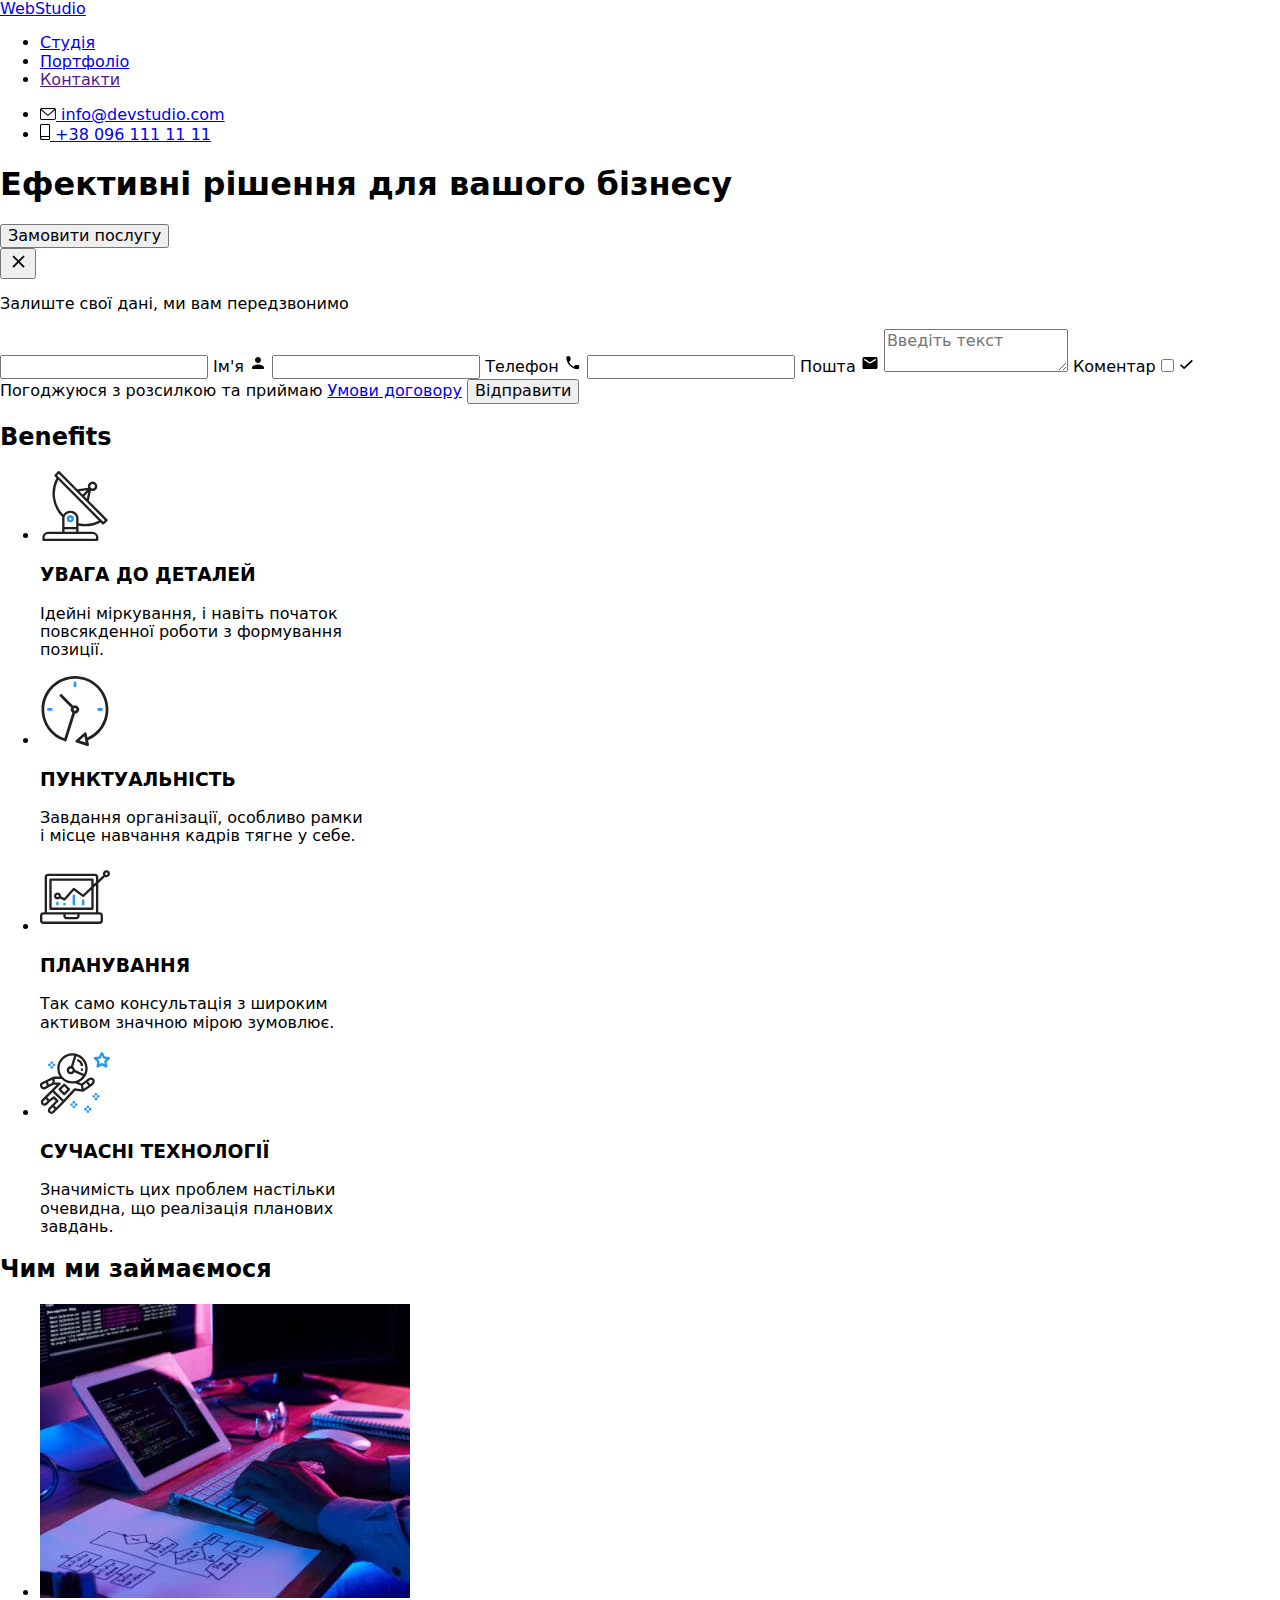
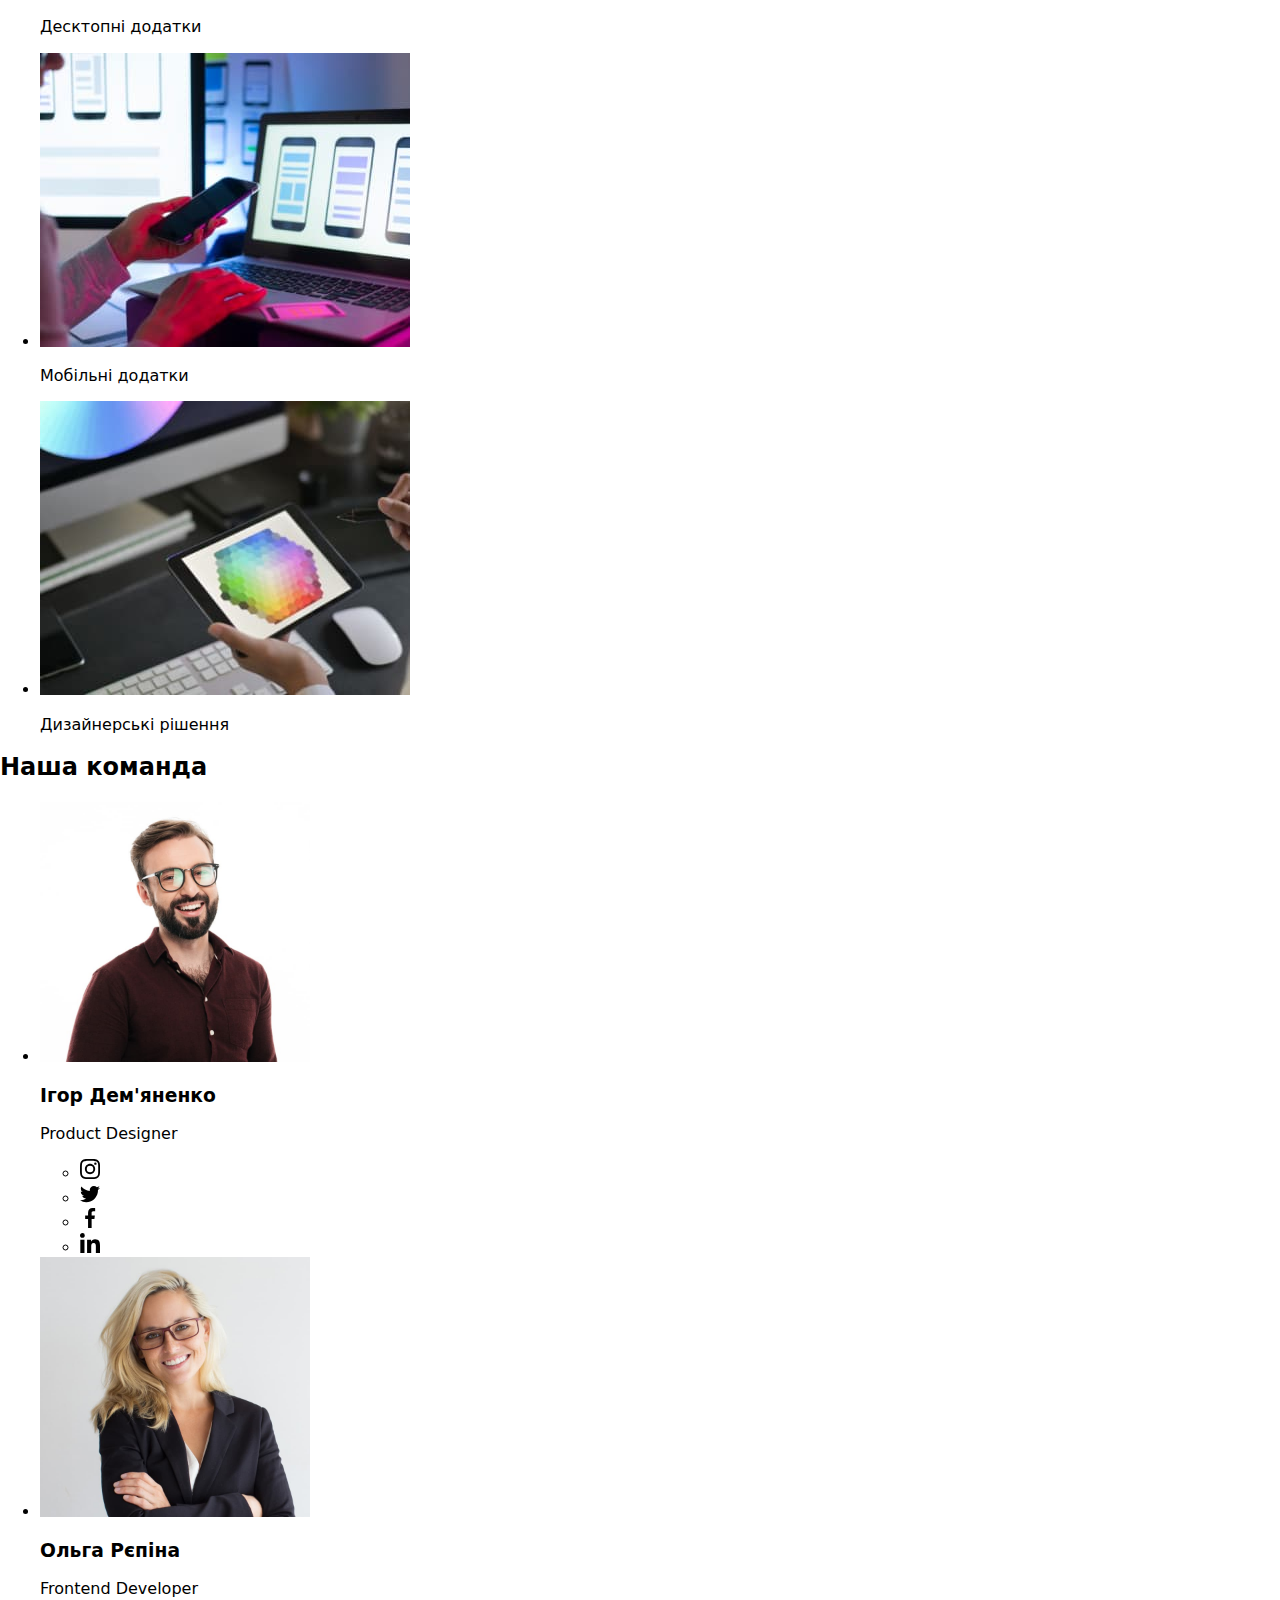
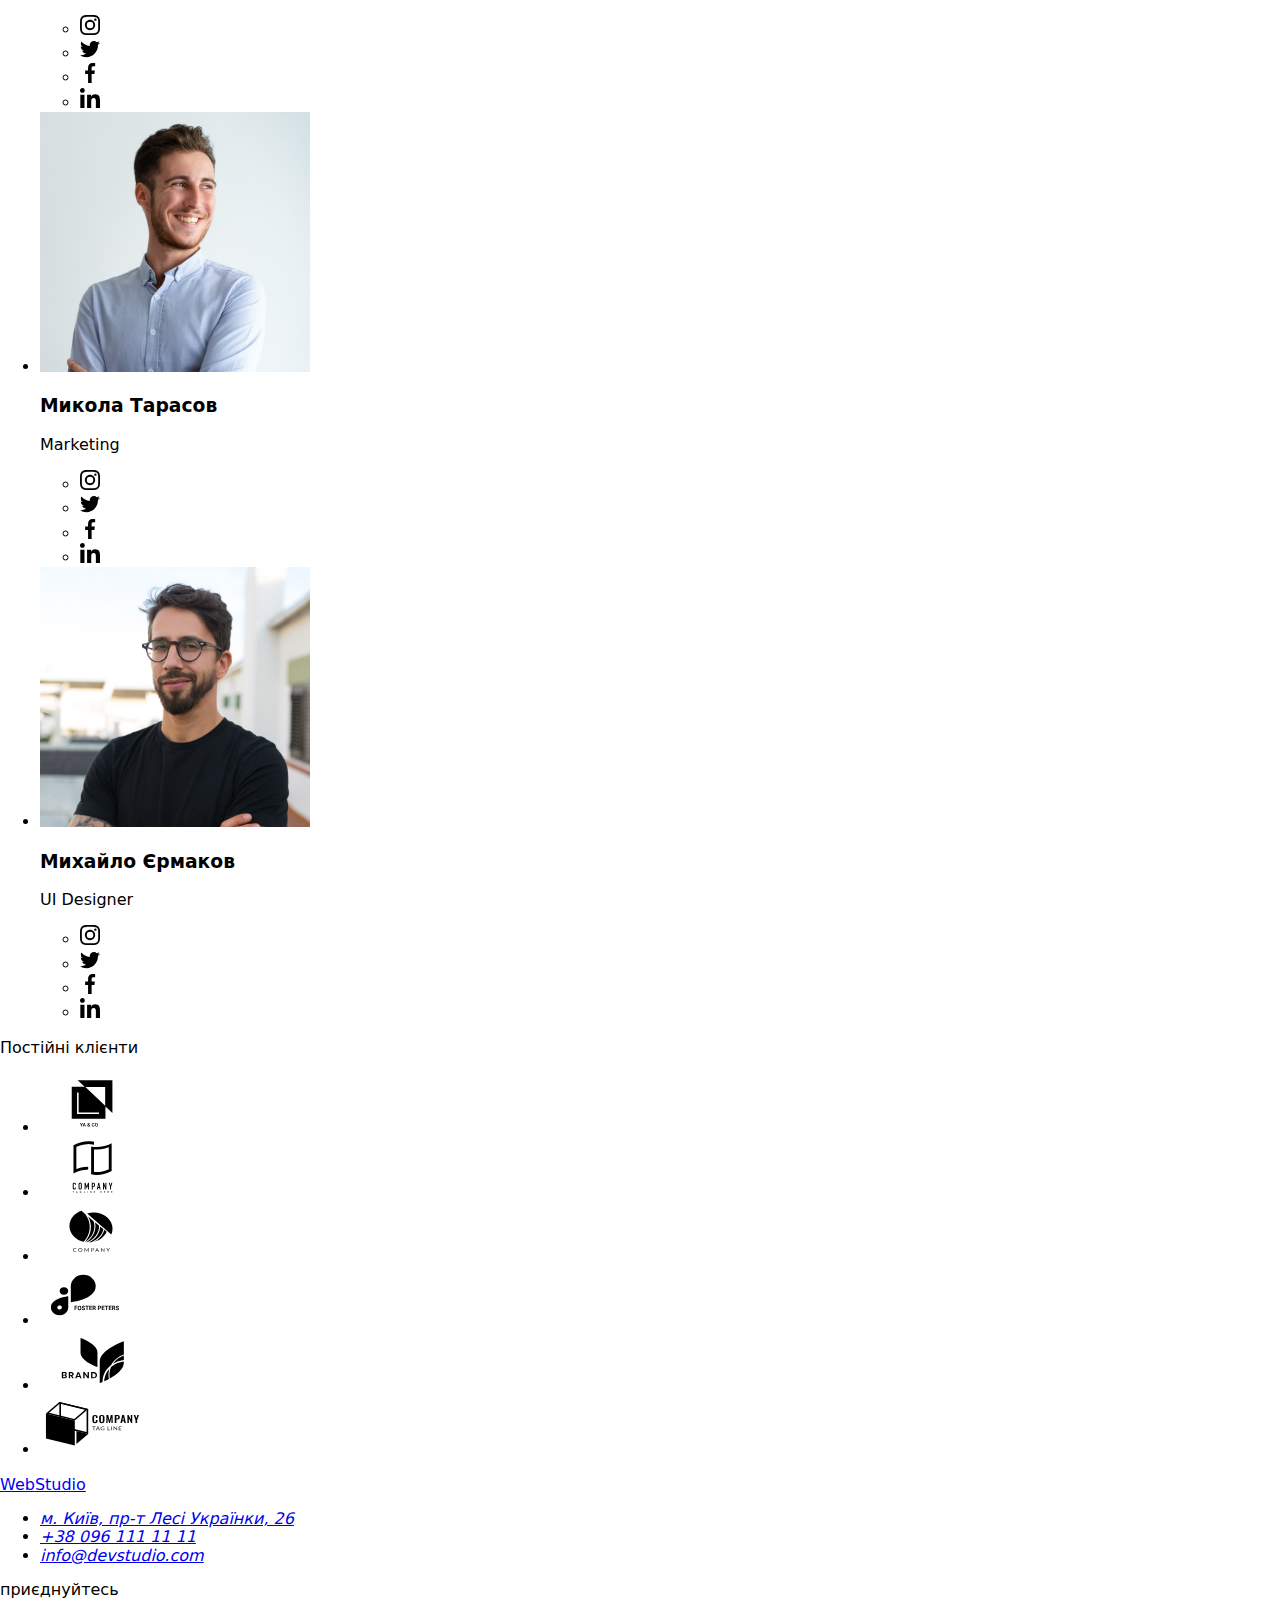
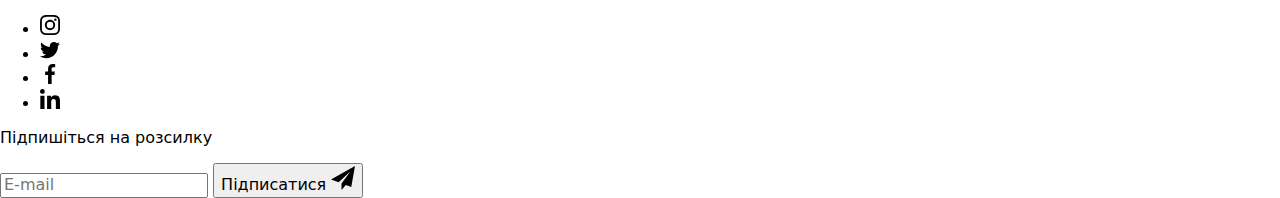
==== index.html @ d689aec4 "BEM ready" ====
<!DOCTYPE html>
<html lang="uk">
<head>
    <meta charset="UTF-8">
    <meta http-equiv="X-UA-Compatible" content="IE=edge">
    <meta name="viewport" content="width=device-width, initial-scale=1.0">
    <link rel="preconnect" href="https://fonts.googleapis.com">
    <link rel="preconnect" href="https://fonts.gstatic.com" crossorigin>
    <link href="https://fonts.googleapis.com/css2?family=Raleway:wght@700&family=Roboto:wght@400;500;700;900&display=swap" rel="stylesheet">
    <link rel="stylesheet" href="https://cdnjs.cloudflare.com/ajax/libs/modern-normalize/1.1.0/modern-normalize.min.css">
    <link rel="stylesheet" href="./css/_style.css">
    <!-- подключить css тут -->
    <title>Webstudio</title>
</head>
<body>
    <!-- Header -->
    <header class="page-header">
        <div class="container page-header__container">

            <nav class="header-navigation">
                <a href="./index.html" class="logo"><span class="logo__item">Web</span>Studio</a>
                <ul class="nav-list header-navigation__nav-list">
                    <li class="nav-list__item">
                        <a href="./index.html" class="nav-list__link nav-list__link--current">Студія</a>
                    </li>
                    <li class="nav-list__item">
                        <a href="./portfolio.html" class="nav-list__link">Портфоліо</a>
                    </li>
                    <li class="nav-list__item">
                        <a href="" class="nav-list__link">Контакти</a>
                    </li>
                </ul>
            </nav>

            <ul class="contact-list">
                <li class="contact-list__item">
                    <a href="mailto:info@devstudio.com" class="contact-list__link">
                        <svg class="contact-list__icon" width="16px" height="12px">
                            <use href="./images/sprite.svg#icon-mail"></use>
                        </svg>
                        info@devstudio.com
                    </a>
                </li>
                <li class="contact-list__item">
                    <a href="tel:+380961111111" class="contact-list__link">
                        <svg class="contact-list__icon" width="10px" height="16px">
                            <use href="./images/sprite.svg#icon-phone"></use>
                        </svg>
                        +38 096 111 11 11
                    </a>
                </li>
            </ul>

        </div>
    </header>
    <!-- Main -->
    <main>
    <!-- Hero section -->
    <section class="section-hero">
        <div class="container">
            <h1 class="section-hero__title">Ефективні рішення для вашого бізнесу</h1>
            <button type="button" class="button" data-modal-open>Замовити послугу</button>
        </div>
        <div class="backdrop backdrop--is-hidden" data-modal>
            <div class="modal">
                <button class="button-close" data-modal-close>
                    <svg class="button-close__icon" width="20" height="20">
                        <use href="./images/sprite.svg#icon-close"></use>
                    </svg>
                </button>
                <p class="modal__title">Залиште свої дані, ми вам передзвонимо</p>
                <form class="modal-form" autocomplete="off">
                    <label class="modal-form__field">
                        <input type="text" class="modal-form__input" name="feedback" placeholder=" ">
                        <span class="modal-form__label">Ім'я</span>
                        <span class="modal-form__icon">
                            <svg class="modal-form__img" width="18" height="18">
                                <use href="./images/sprite.svg#icon-person"></use>
                            </svg>
                        </span>
                    </label>
 
                    <label class="modal-form__field">
                        <input type="tel" class="modal-form__input" name="feedback" placeholder=" ">
                        <span class="modal-form__label">Телефон</span>
                        <span class="modal-form__icon">
                            <svg class="modal-form__img" width="18" height="18">
                                <use href="./images/sprite.svg#icon-cellphone"></use>
                            </svg>
                        </span>
                    </label>
    
                    <label class="modal-form__field">
                        <input type="email" class="modal-form__input" name="feedback" placeholder=" ">
                        <span class="modal-form__label">Пошта</span>
                        <span class="modal-form__icon">
                            <svg class="modal-form__img" width="18" height="18">
                                <use href="./images/sprite.svg#icon-envelope"></use>
                            </svg>
                        </span>
                    </label>
    
                    <label class="modal-form__field">
                        <textarea class="modal-form__comment" name="feedback" placeholder="Введіть текст"></textarea>
                        <span class="modal-form__label">Коментар</span>
                    </label>
    
                    <label class="privacy-checkbox">
                        <input type="checkbox" class="privacy-checkbox__input" name="feedback" value="privacy">
                        <svg class="privacy-checkbox__img" width="15" height="15">
                            <use href="./images/sprite.svg#icon-icon-check"></use>
                        </svg>
                        <span class="privacy-checkbox__icon"></span>
                        <span class="privacy-checkbox__label">Погоджуюся з розсилкою та приймаю <a class="privacy-checkbox__link" href=" ">Умови
                                договору</a></span>
                    </label>
    
                    <button type="submit" class="button privacy-checkbox__button">Відправити</button>
                </form>
            </div>
        </div>
    </section>
    <!-- Преимущества-->
    <section class="section-benefits">
        <div class="container">
            <h2 class="section-benefits__title section-benefits__title--visually-hidden">Benefits</h2>
            <ul class="benefits-list">
                <li class="benefits-list__item">
                    <div class="benefits-list__icon">
                        <svg class="benefits-list__img" width="70" height="70">
                            <use href="./images/sprite.svg#icon-antenna"></use>
                        </svg>
                    </div>
                    <h3 class="benefits-list__title">УВАГА ДО ДЕТАЛЕЙ</h3>
                    <p>
                        Ідейні міркування, і навіть початок <br />
                        повсякденної роботи з формування <br />
                        позиції.
                    </p>
                </li>
                <li class="benefits-list__item">
                    <div class="benefits-list__icon">
                        <svg class="benefits-list__img" width="70" height="70">
                            <use href="./images/sprite.svg#icon-clock"></use>
                        </svg>
                    </div>
                    <h3 class="benefits-list__title">ПУНКТУАЛЬНІСТЬ</h3>
                    <p>
                        Завдання організації, особливо рамки <br />
                        і місце навчання кадрів тягне у себе.
                    </p>
                </li>
                <li class="benefits-list__item">
                    <div class="benefits-list__icon">
                        <svg class="benefits-list__img" width="70" height="70">
                            <use href="./images/sprite.svg#icon-diagram"></use>
                        </svg>
                    </div>
                    <h3 class="benefits-list__title">ПЛАНУВАННЯ</h3>
                    <p>Так само консультація з широким <br />
                        активом значною мірою зумовлює.
                    </p>
                </li>
                <li class="benefits-list__item">
                    <div class="benefits-list__icon">
                        <svg class="benefits-list__img" width="70" height="70">
                            <use href="./images/sprite.svg#icon-astronaut"></use>
                        </svg>
                    </div>
                    <h3 class="benefits-list__title">СУЧАСНІ ТЕХНОЛОГІЇ</h3>
                    <p>Значимість цих проблем настільки <br />
                        очевидна, що реалізація планових <br />
                        завдань.
                    </p>
                </li>
            </ul>
        </div>
    </section>
    <!-- Направления работы-->
    <section class="section-activities">
        <div class="container">
            <h2 class="section-activities__title">Чим ми займаємося</h2>
            <ul class="activities-list">
                <li class="activities-list__item">
                    <div class="activities-list__thumb">
                        <img src="./images/programming.jpg" alt="programer-working" width="370">
                        <div class="activities-list__desc">
                            <p>Десктопні додатки</p>
                        </div>
                    </div>
                </li>
                <li class="activities-list__item">
                    <div class="activities-list__thumb">
                        <img src="./images/creating.jpg" alt="designers-are-developing" width="370">
                        <div class="activities-list__desc">
                            <p>Мобільні додатки</p>
                        </div>
                    </div>
                </li>
                <li class="activities-list__item">
                    <div class="activities-list__thumb">
                        <img src="./images/design.jpg" alt="creative-artist-web-design" width="370">
                        <div class="activities-list__desc">
                            <p>Дизайнерські рішення</p>
                        </div>
                    </div>
                </li>
            </ul>
        </div>
    </section>
    <!-- Команда-->
    <section class="section-staff">
        <div class="container">
            <h2 class="section-staff__title">Наша команда</h2>
            <ul class="staff-list">
                <li class="staff-list__item">
                    <img src="./images/igor.jpg" alt="Product designer" width="270">
                    <div class="staff-list__wrap">
                        <h3 class="staff-list__title">Ігор Дем'яненко</h3>
                        <p class="staff-list__desc">Product Designer</p>
                        <ul class="social-links">
                            <li class="social-links__item">
                                <a href="https://www.instagram.com/" class="social-links__link" target="_blank">
                                    <svg class="social-links__icon" width="20px" height="20px">
                                        <use href="./images/sprite.svg#icon-instagram"></use>
                                    </svg>
                                </a>
                            </li>
                            <li class="social-links__item">
                                <a href="https://twitter.com/" class="social-links__link" target="_blank">
                                    <svg class="social-links__icon" width="20px" height="20px">
                                        <use href="./images/sprite.svg#icon-twitter"></use>
                                    </svg>
                                </a>
                            </li>
                            <li class="social-links__item">
                                <a href="https://www.facebook.com/" class="social-links__link" target="_blank">
                                    <svg class="social-links__icon" width="20px" height="20px">
                                        <use href="./images/sprite.svg#icon-facebook"></use>
                                    </svg>
                                </a>
                            </li>
                            <li class="social-links__item">
                                <a href="https://www.linkedin.com/" class="social-links__link" target="_blank">
                                    <svg class="social-links__icon" width="20px" height="20px">
                                        <use href="./images/sprite.svg#icon-linkedin"></use>
                                    </svg>
                                </a>
                            </li>
                        </ul>
                    </div>
                </li>
                <li class="staff-list__item">
                    <img src="./images/olga.jpg" alt="Frontend Developer" width="270">
                    <div class="staff-list__wrap">
                        <h3 class="staff-list__title">Ольга Рєпіна</h3>
                        <p class="staff-list__desc">Frontend Developer</p>
                        <ul class="social-links">
                            <li class="social-links__item">
                                <a href="https://www.instagram.com/" class="social-links__link" target="_blank">
                                    <svg class="social-links__icon" width="20px" height="20px">
                                        <use href="./images/sprite.svg#icon-instagram"></use>
                                    </svg>
                                </a>
                            </li>
                            <li class="social-links__item">
                                <a href="https://twitter.com/" class="social-links__link" target="_blank">
                                    <svg class="social-links__icon" width="20px" height="20px">
                                        <use href="./images/sprite.svg#icon-twitter"></use>
                                    </svg>
                                </a>
                            </li>
                            <li class="social-links__item">
                                <a href="https://www.facebook.com/" class="social-links__link" target="_blank">
                                    <svg class="social-links__icon" width="20px" height="20px">
                                        <use href="./images/sprite.svg#icon-facebook"></use>
                                    </svg>
                                </a>
                            </li>
                            <li class="social-links__item">
                                <a href="https://www.linkedin.com/" class="social-links__link" target="_blank">
                                    <svg class="social-links__icon" width="20px" height="20px">
                                        <use href="./images/sprite.svg#icon-linkedin"></use>
                                    </svg>
                                </a>
                            </li>
                        </ul>
                    </div>
                </li>
                <li class="staff-list__item">
                    <img src="./images/nicolas.jpg" alt="Marketing" width="270">
                    <div class="staff-list__wrap">
                        <h3 class="staff-list__title">Микола Тарасов</h3>
                        <p class="staff-list__desc">Marketing</p>
                        <ul class="social-links">
                            <li class="social-links__item">
                                <a href="https://www.instagram.com/" class="social-links__link" target="_blank">
                                    <svg class="social-links__icon" width="20px" height="20px">
                                        <use href="./images/sprite.svg#icon-instagram"></use>
                                    </svg>
                                </a>
                            </li>
                            <li class="social-links__item">
                                <a href="https://twitter.com/" class="social-links__link" target="_blank">
                                    <svg class="social-links__icon" width="20px" height="20px">
                                        <use href="./images/sprite.svg#icon-twitter"></use>
                                    </svg>
                                </a>
                            </li>
                            <li class="social-links__item">
                                <a href="https://www.facebook.com/" class="social-links__link" target="_blank">
                                    <svg class="social-links__icon" width="20px" height="20px">
                                        <use href="./images/sprite.svg#icon-facebook"></use>
                                    </svg>
                                </a>
                            </li>
                            <li class="social-links__item">
                                <a href="https://www.linkedin.com/" class="social-links__link" target="_blank">
                                    <svg class="social-links__icon" width="20px" height="20px">
                                        <use href="./images/sprite.svg#icon-linkedin"></use>
                                    </svg>
                                </a>
                            </li>
                        </ul>
                    </div>
                </li>
                <li class="staff-list__item">
                    <img src="./images/michael.jpg" alt="UI Designer" width="270">
                    <div class="staff-list__wrap">
                        <h3 class="staff-list__title">Михайло Єрмаков</h3>
                        <p class="staff-list__desc">UI Designer</p>
                        <ul class="social-links">
                            <li class="social-links__item">
                                <a href="https://www.instagram.com/" class="social-links__link" target="_blank">
                                    <svg class="social-links__icon" width="20" height="20">
                                        <use href="./images/sprite.svg#icon-instagram"></use>
                                    </svg>
                                </a>
                            </li>
                            <li class="social-links__item">
                                <a href="https://twitter.com/" class="social-links__link" target="_blank">
                                    <svg class="social-links__icon" width="20" height="20">
                                        <use href="./images/sprite.svg#icon-twitter"></use>
                                    </svg>
                                </a>
                            </li>
                            <li class="social-links__item">
                                <a href="https://www.facebook.com/" class="social-links__link" target="_blank">
                                    <svg class="social-links__icon" width="20" height="20">
                                        <use href="./images/sprite.svg#icon-facebook"></use>
                                    </svg>
                                </a>
                            </li>
                            <li class="social-links__item">
                                <a href="https://www.linkedin.com/" class="social-links__link" target="_blank">
                                    <svg class="social-links__icon" width="20" height="20">
                                        <use href="./images/sprite.svg#icon-linkedin"></use>
                                    </svg>
                                </a>
                            </li>
                        </ul>
                    </div>
                </li>
            </ul>
        </div>
    </section>
    <section class="section-clients">
        <div class="container">
            <p class="section-clients__title">Постійні клієнти</p>
            <ul class="clients-list">
                <li class="clients-list__item">
                    <a href="" class="clients-list__link">
                        <svg class="clients-list_img" width="106" height="60">
                            <use href="./images/sprite.svg#icon-logo1"></use>
                        </svg>
                    </a>
                </li>
                <li class="clients-list__item">
                    <a href="" class="clients-list__link">
                        <svg class="clients-list_img" width="106" height="60">
                            <use href="./images/sprite.svg#icon-logo2"></use>
                        </svg>
                    </a>
                </li>
                <li class="clients-list__item">
                    <a href="" class="clients-list__link">
                        <svg class="clients-list_img" width="106" height="60">
                            <use href="./images/sprite.svg#icon-logo3"></use>
                        </svg>
                    </a>
                </li>
                <li class="clients-list__item">
                    <a href="" class="clients-list__link">
                        <svg class="clients-list_img" width="106" height="60">
                            <use href="./images/sprite.svg#icon-logo4"></use>
                        </svg>
                    </a>
                </li>
                <li class="clients-list__item">
                    <a href="" class="clients-list__link">
                        <svg class="clients-list_img" width="106" height="60">
                            <use href="./images/sprite.svg#icon-logo5"></use>
                        </svg>
                    </a>
                </li>
                <li class="clients-list__item">
                    <a href="" class="clients-list__link">
                        <svg class="clients-list_img" width="106" height="60">
                            <use href="./images/sprite.svg#icon-logo6"></use>
                        </svg>
                    </a>
                </li>
            </ul>
        </div>
    </section>
    </main>
    <!-- Footer-->
    <footer class="page-footer">
        <div class="container page-footer__container">
            <div class="footer-wrap">
                <a href="./index.html" class="logo footer-wrap__logo"><span class="logo__item">Web</span>Studio</a>
                <address class="footer-wrap__address">
                    <ul class="address-list">
                        <li class="address-list__item"><a href="https://goo.gl/maps/1HNyTjw8M6VzgT2s9" class="address-list__link address-list__link--white">м. Київ, пр-т Лесі Українки, 26</a></li>
                        <li class="address-list__item"><a href="tel:+380961111111" class="address-list__link">+38 096 111 11 11</a></li>
                        <li class="address-list__item"><a href="mailto:info@devstudio.com" class="address-list__link">info@devstudio.com</a></li>
                    </ul>
                </address>
            </div>
            <div class="footer-links">
                <p class="footer-links__title">
                    приєднуйтесь
                </p>
                <ul class="social-links">
                    <li class="social-links__item">
                        <a href="https://www.instagram.com/" class="social-links__link social-links__link--footer" target="_blank">
                            <svg class="social-links__icon" width="20" height="20">
                                <use href="./images/sprite.svg#icon-instagram"></use>
                            </svg>
                        </a>
                    </li>
                    <li class="social-links__item">
                        <a href="https://twitter.com/" class="social-links__link social-links__link--footer" target="_blank">
                            <svg class="social-links__icon" width="20" height="20">
                                <use href="./images/sprite.svg#icon-twitter"></use>
                            </svg>
                        </a>
                    </li>
                    <li class="social-links__item">
                        <a href="https://www.facebook.com/" class="social-links__link social-links__link--footer" target="_blank">
                            <svg class="social-links__icon" width="20" height="20">
                                <use href="./images/sprite.svg#icon-facebook"></use>
                            </svg>
                        </a>
                    </li>
                    <li class="social-links__item">
                        <a href="https://www.linkedin.com/" class="social-links__link social-links__link--footer" target="_blank">
                            <svg class="social-links__icon" width="20" height="20">
                                <use href="./images/sprite.svg#icon-linkedin"></use>
                            </svg>
                        </a>
                    </li>
                </ul>
            </div>
            <div class="footer-subscribe">
                <p class="footer-subscribe__title">Підпишіться на розсилку</p>
                <div class="footer-subscribe__container">
                    <form class="subscribe-form">
                        <label class="subscribe-form__field">
                            <input class="subscribe-form__input" type="email" name="email" placeholder="E-mail">
                        </label>
                        <button type="submit" class="button subscribe-form__button">Підписатися
                            <svg class="button__img" width="24" height="24">
                                <use href="./images/sprite.svg#icon-send"></use>
                            </svg>
                        </button>
                    </form>
                </div>
            </div>
        </div>
    </footer>
    <script src="./js/_modal.js"></script>
</body>
</html>
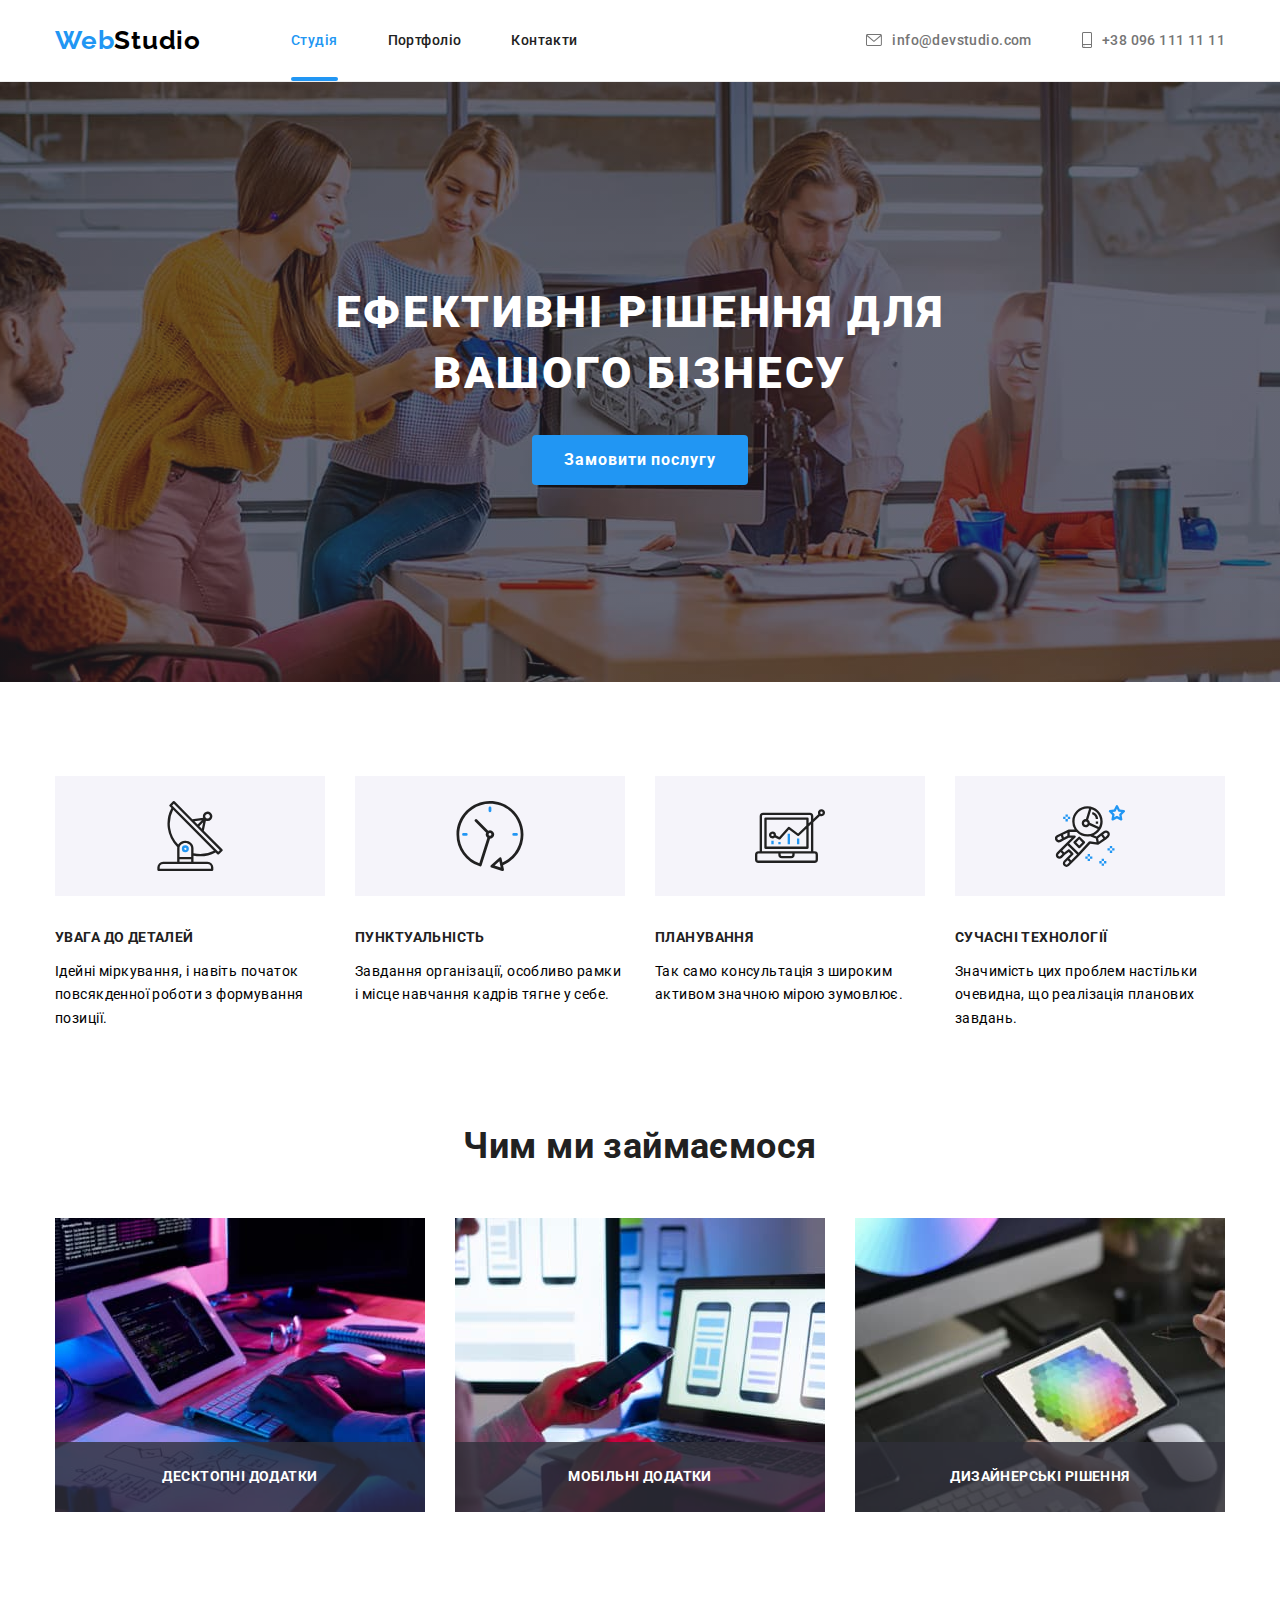
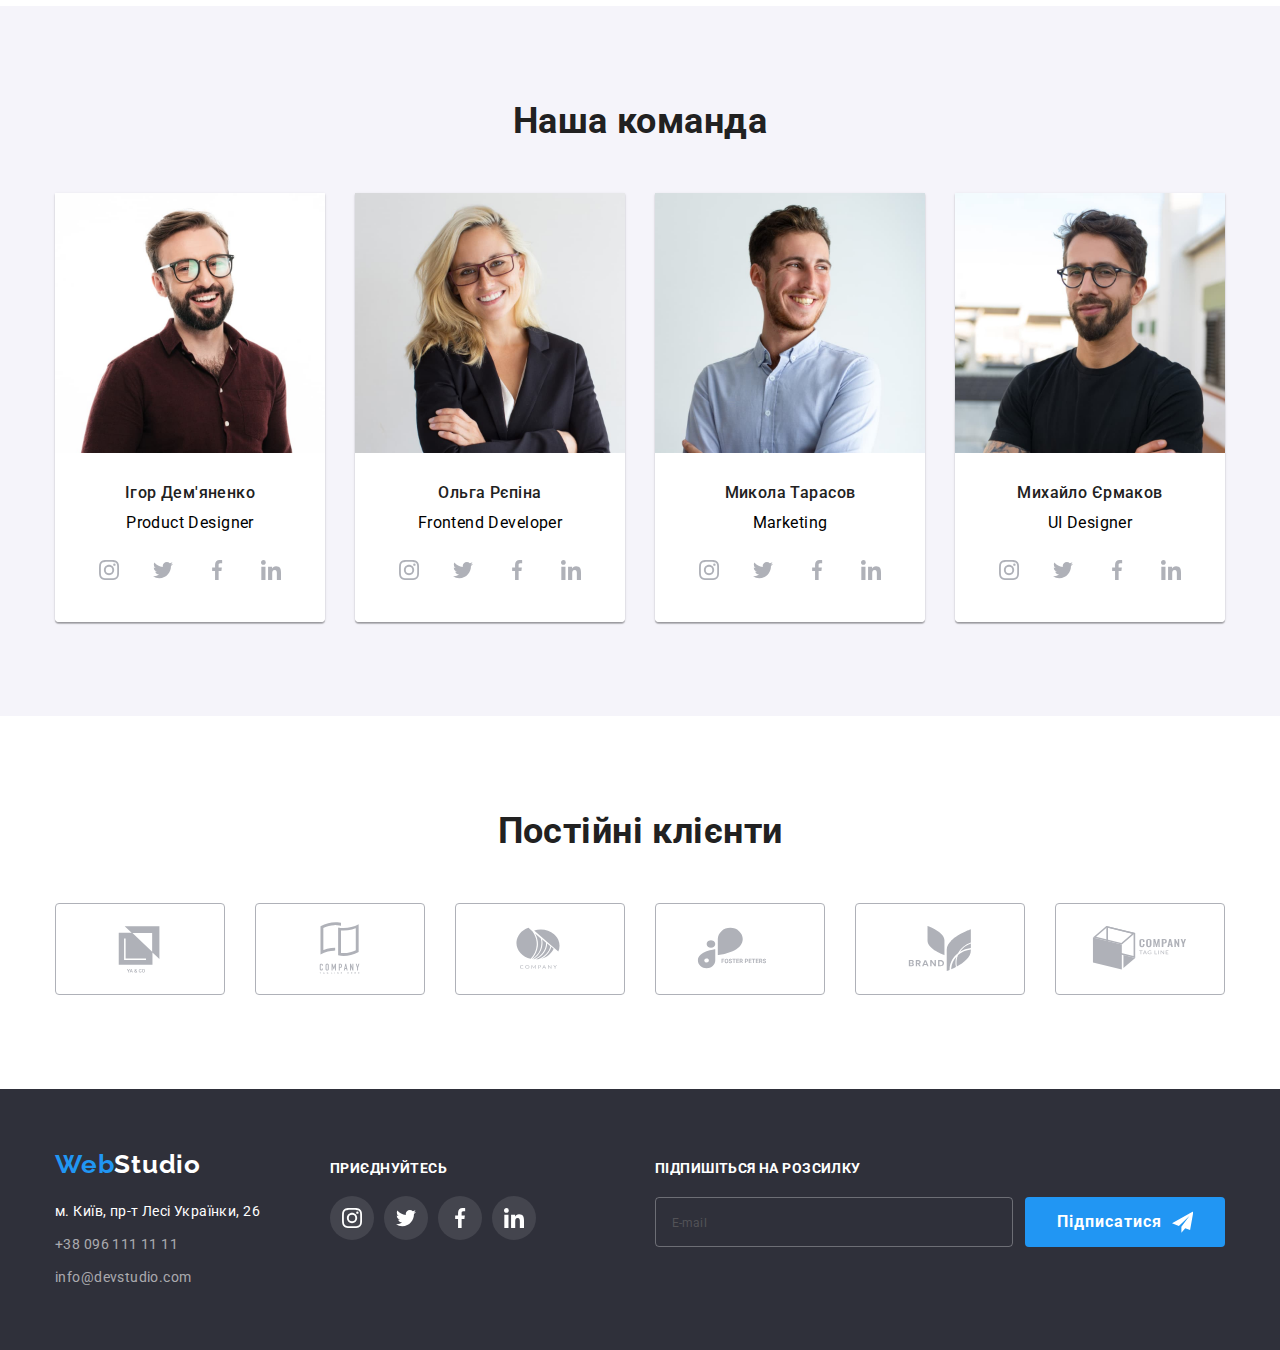
==== commit e1934c51: "scss done" ====
--- a/index.html
+++ b/index.html
@@ -7,8 +7,8 @@
     <link rel="preconnect" href="https://fonts.googleapis.com">
     <link rel="preconnect" href="https://fonts.gstatic.com" crossorigin>
     <link href="https://fonts.googleapis.com/css2?family=Raleway:wght@700&family=Roboto:wght@400;500;700;900&display=swap" rel="stylesheet">
-    <link rel="stylesheet" href="https://cdnjs.cloudflare.com/ajax/libs/modern-normalize/1.1.0/modern-normalize.min.css">
-    <link rel="stylesheet" href="./css/_style.css">
+    <!-- <link rel="stylesheet" href="https://cdnjs.cloudflare.com/ajax/libs/modern-normalize/1.1.0/modern-normalize.min.css"> -->
+    <link rel="stylesheet" href="./css/main.min.css">
     <!-- подключить css тут -->
     <title>Webstudio</title>
 </head>
@@ -479,6 +479,6 @@
             </div>
         </div>
     </footer>
-    <script src="./js/_modal.js"></script>
+    <script src="./js/modal.js"></script>
 </body>
 </html>--- a/css/main.min.css
+++ b/css/main.min.css
@@ -0,0 +1 @@
+/*! modern-normalize v1.1.0 | MIT License | https://github.com/sindresorhus/modern-normalize */*,::after,::before{box-sizing:border-box}html{-moz-tab-size:4;-o-tab-size:4;tab-size:4}html{line-height:1.15;-webkit-text-size-adjust:100%}body{margin:0}body{font-family:system-ui,-apple-system,"Segoe UI",Roboto,Helvetica,Arial,sans-serif,"Apple Color Emoji","Segoe UI Emoji"}hr{height:0;color:inherit}abbr[title]{-webkit-text-decoration:underline dotted;text-decoration:underline dotted}b,strong{font-weight:bolder}code,kbd,pre,samp{font-family:ui-monospace,SFMono-Regular,Consolas,"Liberation Mono",Menlo,monospace;font-size:1em}small{font-size:80%}sub,sup{font-size:75%;line-height:0;position:relative;vertical-align:baseline}sub{bottom:-0.25em}sup{top:-0.5em}table{text-indent:0;border-color:inherit}button,input,optgroup,select,textarea{font-family:inherit;font-size:100%;line-height:1.15;margin:0}button,select{text-transform:none}[type=button],[type=reset],[type=submit],button{-webkit-appearance:button}::-moz-focus-inner{border-style:none;padding:0}:-moz-focusring{outline:1px dotted ButtonText}:-moz-ui-invalid{box-shadow:none}legend{padding:0}progress{vertical-align:baseline}::-webkit-inner-spin-button,::-webkit-outer-spin-button{height:auto}[type=search]{-webkit-appearance:textfield;outline-offset:-2px}::-webkit-search-decoration{-webkit-appearance:none}::-webkit-file-upload-button{-webkit-appearance:button;font:inherit}summary{display:list-item}h1,h2,h3,h4,h5,h6,p,ul{margin:0}ul{padding-left:0}img{display:block;max-width:100%;height:auto}body{color:var(--primary-text-color);font-family:"Roboto",sans-serif;letter-spacing:.03em;font-size:14px}.container{width:1200px;margin:0 auto;padding:0 15px}.button{padding:10px 32px;color:#fff;background-color:#2196f3;cursor:pointer;border:none;font-weight:700;font-family:inherit;font-size:16px;line-height:1.9;letter-spacing:.06em;border-radius:4px}.page-header{border-bottom:1px solid #ececec}.page-header__container{display:flex;align-items:center}.header-navigation{display:flex;align-items:center}.logo{display:block;color:#000;font-family:"Raleway",sans-serif;font-size:26px;font-weight:700;line-height:1.2;letter-spacing:.03em;text-decoration:none}.logo__item{color:#2196f3}.nav-list{display:flex;list-style:none}.header-navigation__nav-list{margin-left:90px}.nav-list__item:not(:first-child){margin-left:50px}.nav-list__link{text-decoration:none;position:relative;display:block;padding:32px 0;font-weight:500;color:#212121;line-height:1.2;transition:color 250ms cubic-bezier(0.4, 0, 0.2, 1)}.nav-list__link--current{color:#2196f3}.nav-list__link--current::after{content:"";position:absolute;left:0;bottom:0;display:block;width:100%;height:4px;border-radius:2px;background-color:#2196f3}.nav-list__link:hover,.nav-list__link:focus{color:#2196f3}.contact-list{list-style:none;display:flex;align-items:center;margin-left:auto}.contact-list__item:not(:first-child){margin-left:50px}.contact-list__link{text-decoration:none;display:flex;align-items:center;padding:32px 0;color:#757575;font-weight:500;line-height:1.2;transition:color 250ms cubic-bezier(0.4, 0, 0.2, 1)}.contact-list__link:hover,.contact-list__link:focus{color:#2196f3}.contact-list__icon{fill:currentColor;margin-right:10px}.section-hero{max-height:600px;max-width:1600px;margin:0 auto;padding:200px 0;background-color:#c4c4c4;text-align:center;background-image:linear-gradient(to right, rgba(47, 48, 58, 0.4), rgba(47, 48, 58, 0.4)),url(../images/hero-bg.jpg);background-repeat:no-repeat;background-size:cover;background-position:center}.section-hero__title{color:#fff;font-size:44px;font-weight:900;line-height:1.4;letter-spacing:.06em;text-transform:uppercase;margin:0 auto 30px auto;width:696px}.backdrop{position:fixed;left:0px;top:0px;min-width:100%;min-height:100%;background:rgba(0,0,0,.2);transform:scale(1);transition:opacity 250ms cubic-bezier(0.4, 0, 0.2, 1),visibility 250ms cubic-bezier(0.4, 0, 0.2, 1),transform 250ms cubic-bezier(0.4, 0, 0.2, 1);z-index:99}.backdrop--is-hidden{opacity:0;pointer-events:none;visibility:hidden;transform:scale(0.2)}.modal{position:absolute;top:50%;left:50%;transform:translate(-50%, -50%);padding:40px;min-width:528px;min-height:581px;background-color:#fff;box-shadow:0px 1px 3px rgba(0,0,0,.12),0px 1px 1px rgba(0,0,0,.14),0px 2px 1px rgba(0,0,0,.2);border-radius:4px;box-sizing:border-box}.button-close{position:absolute;top:8px;right:8px;width:30px;height:30px;display:flex;align-items:center;justify-content:center;border:1px solid rgba(0,0,0,.1);border-radius:50%;background-color:rgba(0,0,0,0);color:#000;cursor:pointer}.button-close__icon{fill:currentColor;transition:fill 250ms cubic-bezier(0.4, 0, 0.2, 1)}.button-close:hover .button-close__icon{fill:#2196f3}.modal__title{margin-bottom:30px;font-size:20px;font-weight:700;line-height:1.2;color:#212121}.modal-form{display:flex;flex-direction:column;align-items:center}.modal-form__field{position:relative;color:#212121}.modal-form__field:not(:first-child){margin-top:28px}.modal-form__input{padding:0 0 0 42px;width:448px;height:40px;border:1px solid rgba(33,33,33,.2);border-radius:4px}.modal-form__label{position:absolute;top:-18px;left:0;font-size:12px;font-weight:400;line-height:1.2;letter-spacing:.01em;color:#757575}.modal-form__icon{position:absolute;top:50%;left:15px;transform:translateY(-50%);width:18px;height:18px;color:#212121;transition:color 250ms cubic-bezier(0.4, 0, 0.2, 1)}.modal-form__field:focus-within .modal-form__icon{color:#2196f3}.modal-form__img{fill:currentColor}.modal-form__comment{padding:12px 16px;width:448px;height:120px;resize:none;border:1px solid rgba(33,33,33,.2);border-radius:4px}::-moz-placeholder{font-size:12px;font-weight:400;line-height:1.2;letter-spacing:.01em;color:rgba(117,117,117,.5)}:-ms-input-placeholder{font-size:12px;font-weight:400;line-height:1.2;letter-spacing:.01em;color:rgba(117,117,117,.5)}::placeholder{font-size:12px;font-weight:400;line-height:1.2;letter-spacing:.01em;color:rgba(117,117,117,.5)}.privacy-checkbox{position:relative;display:flex;justify-content:center;align-items:center;margin-top:20px}.privacy-checkbox__input{position:absolute;width:1px;height:1px;margin:-1px;border:0;padding:0;white-space:nowrap;-webkit-clip-path:inset(100%);clip-path:inset(100%);clip:rect(0 0 0 0);overflow:hidden}.privacy-checkbox__icon{fill:currentColor;display:inline-block;width:15px;height:15px;background-color:#fff;border:1px solid #212121;border-radius:2px}.privacy-checkbox__input:checked~.privacy-checkbox__icon{background-color:#2196f3;color:#fff;border-color:#2196f3}.privacy-checkbox__label{margin-left:8px}.privacy-checkbox__link{color:#2196f3}.privacy-checkbox__img{fill:currentColor;position:absolute;top:0;left:0;opacity:0}.privacy-checkbox__input:checked+.privacy-checkbox__img{opacity:1;fill:#fff}.privacy-checkbox__button{margin-top:30px}.section-benefits{line-height:1.7;padding:94px 0}.section-benefits__title--visually-hidden{position:absolute;width:1px;height:1px;margin:-1px;border:0;padding:0;white-space:nowrap;-webkit-clip-path:inset(100%);clip-path:inset(100%);clip:rect(0 0 0 0);overflow:hidden}.benefits-list{display:flex;justify-content:center;list-style:none}.benefits-list__item{width:270px}.benefits-list__item:not(:first-child){margin-left:30px}.benefits-list__icon{display:flex;justify-content:center;align-items:center;height:120px;margin-bottom:30px;background-color:#f5f4fa}.benefits-list__title{color:#212121;font-weight:700;font-size:inherit;margin-bottom:10px}.section-activities{padding:0 0 94px 0}.section-activities__title{color:#212121;font-weight:700;font-size:36px;line-height:1.2;text-align:center;margin-bottom:50px}.activities-list{display:flex;list-style:none}.activities-list__item{width:370px}.activities-list__item:not(:first-child){margin-left:30px}.activities-list__thumb{position:relative}.activities-list__desc{position:absolute;left:0;bottom:0;display:flex;align-items:center;justify-content:center;width:100%;height:70px;color:#fff;background-color:rgba(47,48,58,.8);font-weight:700;line-height:1.1;text-transform:uppercase}.section-staff{background-color:#f5f4fa;padding:94px 0}.section-staff__title{color:#212121;font-weight:700;font-size:36px;line-height:1.2;text-align:center;margin-bottom:50px}.staff-list{display:flex;list-style:none}.staff-list__item{width:270px;box-shadow:0px 1px 3px rgba(0,0,0,.12),0px 1px 1px rgba(0,0,0,.14),0px 2px 1px rgba(0,0,0,.2);border-radius:0px 0px 4px 4px}.staff-list__item:not(:first-child){margin-left:30px}.staff-list__wrap{padding:30px 0;text-align:center;background-color:#fff;border-radius:0px 0px 4px 4px}.staff-list__title{color:#212121;font-size:16px;font-weight:500;line-height:1.2;margin-bottom:10px}.staff-list__desc{font-size:16px;line-height:1.2;margin-bottom:16px}.social-links{display:flex;align-items:center;justify-content:center;list-style:none}.social-links__item:not(:first-child){margin-left:10px}.social-links__link{display:flex;width:44px;height:44px;justify-content:center;align-items:center;border-radius:50%;color:#afb1b8;background-color:#fff;transition:color 250ms cubic-bezier(0.4, 0, 0.2, 1),background-color 250ms cubic-bezier(0.4, 0, 0.2, 1)}.social-links__link:hover,.social-links__link:focus{background-color:#2196f3;color:#fff}.social-links__icon{fill:currentColor}.section-clients{padding:94px 0}.section-clients__title{font-weight:700;font-size:36px;line-height:1.2;text-align:center;color:#212121;margin-bottom:50px}.clients-list{display:flex;align-items:center;justify-content:center;list-style:none}.clients-list__item:not(:first-child){margin-left:30px}.clients-list__link{display:flex;align-items:center;justify-content:center;width:170px;height:92px;border:1px solid #afb1b8;border-radius:4px;color:#afb1b8;transition:color 250ms cubic-bezier(0.4, 0, 0.2, 1),border 250ms cubic-bezier(0.4, 0, 0.2, 1)}.clients-list__link:hover,.clients-list__link:focus{color:#2196f3;border:1px solid #2196f3}.clients-list_img{fill:currentColor}.page-footer{background-color:#2f303a;padding:60px 0}.page-footer__container{display:flex;align-items:baseline}.footer-wrap__logo{color:#fff;padding:0;margin-bottom:20px}.footer-wrap__address{font-style:normal}.address-list{list-style:none}.address-list__item:not(:last-child){margin-bottom:9px}.address-list__link{color:rgba(255,255,255,.6);line-height:1.7;text-decoration:none;transition:color 250ms cubic-bezier(0.4, 0, 0.2, 1)}.address-list__link--white{color:#fff}.address-list__link:hover,.address-list__link:focus{color:#2196f3}.footer-links{margin-left:70px}.footer-links__title{text-transform:uppercase;font-weight:700;line-height:1.1;color:#fff;margin-bottom:20px}.social-links__link--footer{background-color:rgba(255,255,255,.1);color:#fff}.footer-subscribe{margin-left:auto}.footer-subscribe__title{margin-bottom:20px;font-weight:700;line-height:1.2;text-transform:uppercase;color:#fff}.footer-subscribe__container,.subscribe-form{display:flex}.subscribe-form__input{width:358px;height:50px;padding-left:16px;background-color:rgba(0,0,0,0);border:1px solid rgba(255,255,255,.3);border-radius:4px;font-size:16px;font-weight:400;line-height:1.25;color:#fff}.subscribe-form__button{margin-left:12px;display:flex;align-items:center;width:200px;height:50px}.button__img{margin-left:10px;fill:#fff}/*# sourceMappingURL=main.min.css.map */